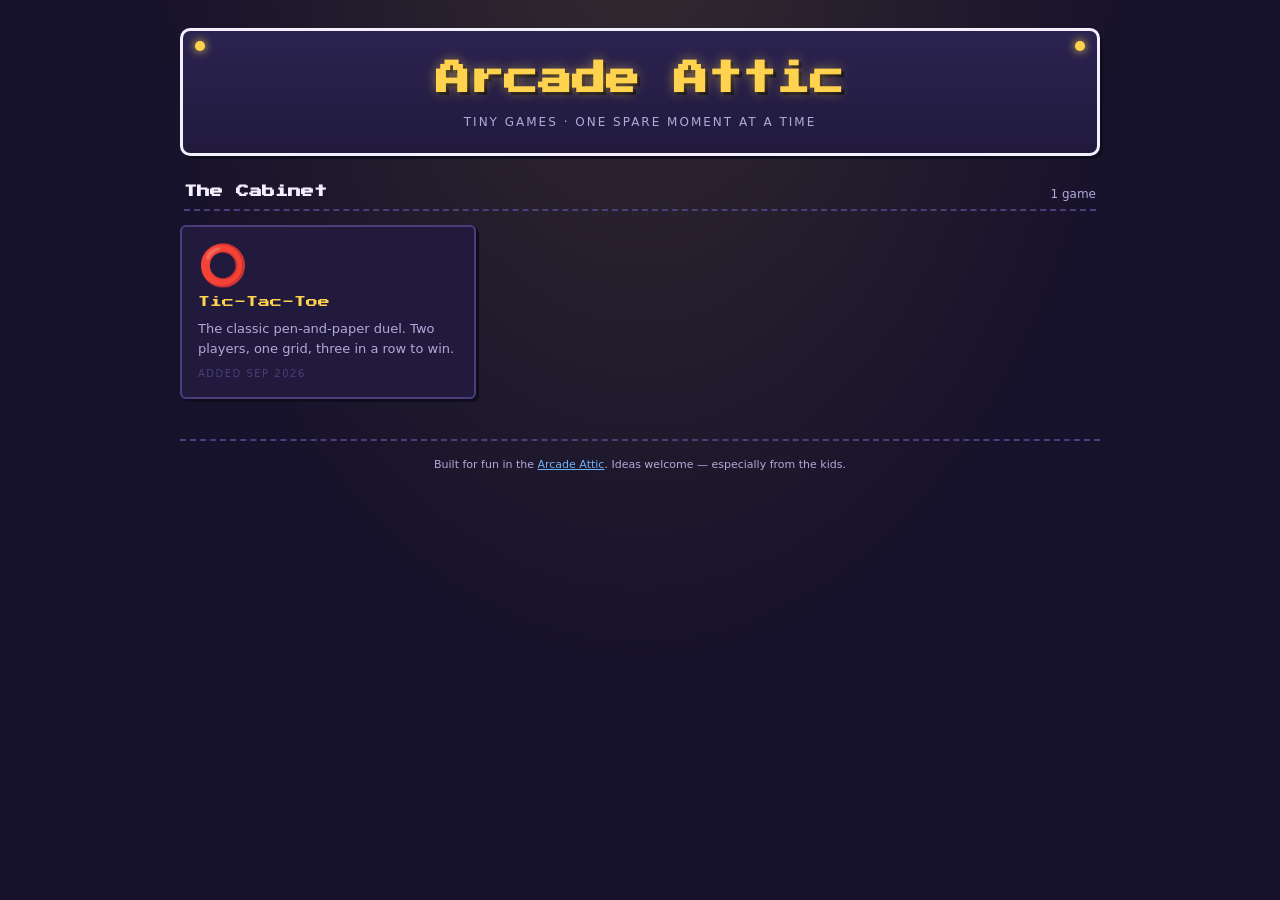
==== index.html @ b2f78441 "Scaffold Arcade Attic: home page, game grid, tic-tac-toe Static, dependency-free site for a growing " ====
<!doctype html>
<html lang="en">
<head>
  <meta charset="utf-8">
  <meta name="viewport" content="width=device-width, initial-scale=1">
  <title>Arcade Attic</title>
  <meta name="description" content="A growing collection of tiny browser games, built one spare moment at a time.">
  <link rel="icon" href="assets/favicon.svg">
  <link rel="stylesheet" href="assets/styles.css">
</head>
<body>
  <main class="aa" id="app">
    <p class="aa-loading">Climbing the ladder to the attic…</p>
  </main>
  <script type="module" src="assets/app.js"></script>
</body>
</html>
---- assets/styles.css ----
@import url('https://fonts.googleapis.com/css2?family=Press+Start+2P&display=swap');

/* ---------- Tokens ---------- */
:root {
  --attic:        #17122b;
  --attic-deep:   #0f0c1e;
  --panel:        #211a3d;
  --panel-bright: #2b2350;
  --edge:         #4a3f7a;
  --ink:          #f3efff;
  --ink-dim:      #b3a9d9;
  --neon:         #ffd34d;
  --neon-pink:    #ff5d73;
  --neon-green:   #3ddc97;
  --neon-blue:    #6fb3ff;
  --shadow:       3px 3px 0 var(--attic-deep);

  --font-display: 'Press Start 2P', 'Courier New', monospace;
  --font-body:    system-ui, -apple-system, "Segoe UI", Roboto, sans-serif;
  --radius:       6px;
}

/* ---------- Base ---------- */
* { box-sizing: border-box; }
body {
  margin: 0;
  font-family: var(--font-body);
  background:
    radial-gradient(ellipse at 50% -10%, rgba(255, 211, 77, 0.12) 0, transparent 55%),
    var(--attic);
  color: var(--ink);
  line-height: 1.5;
  min-height: 100vh;
}
a { color: var(--neon-blue); }

.aa-loading { text-align: center; padding: 4rem 1rem; color: var(--ink-dim); font-style: italic; }
.aa-error   { text-align: center; padding: 2rem 1rem; color: var(--neon-pink); font-style: italic; }

/* ---------- Page container ---------- */
.aa {
  max-width: 960px;
  margin: 0 auto;
  padding: 28px 20px 64px;
}

/* ---------- Marquee header ---------- */
.aa-marquee {
  text-align: center;
  border: 3px solid var(--ink);
  border-radius: 10px;
  background: linear-gradient(180deg, var(--panel-bright) 0%, var(--panel) 100%);
  box-shadow: var(--shadow);
  padding: 26px 18px 22px;
  margin-bottom: 14px;
  position: relative;
}
.aa-marquee::before,
.aa-marquee::after {
  content: '';
  position: absolute;
  top: 10px;
  width: 10px; height: 10px;
  border-radius: 50%;
  background: var(--neon);
  box-shadow: 0 0 10px var(--neon);
  animation: aa-blink 1.4s steps(1) infinite;
}
.aa-marquee::before { left: 12px; }
.aa-marquee::after  { right: 12px; animation-delay: 0.7s; }
@keyframes aa-blink { 0%, 50% { opacity: 1; } 50.01%, 100% { opacity: 0.25; } }

.aa-title {
  font-family: var(--font-display);
  font-size: clamp(20px, 5vw, 34px);
  line-height: 1.3;
  margin: 0;
  color: var(--neon);
  text-shadow: 0 0 12px rgba(255, 211, 77, 0.45), 3px 3px 0 var(--attic-deep);
}
.aa-tagline {
  margin: 12px 0 0;
  font-size: 12px;
  letter-spacing: 2px;
  text-transform: uppercase;
  color: var(--ink-dim);
}

/* ---------- Section heading ---------- */
.aa-bar {
  display: flex;
  align-items: baseline;
  justify-content: space-between;
  gap: 12px;
  margin: 26px 4px 14px;
  border-bottom: 2px dashed var(--edge);
  padding-bottom: 6px;
}
.aa-bar h2 {
  font-family: var(--font-display);
  font-size: 13px;
  margin: 0;
  color: var(--ink);
}
.aa-count { font-size: 12px; color: var(--ink-dim); }

/* ---------- Game grid ---------- */
.aa-grid {
  display: grid;
  grid-template-columns: repeat(auto-fill, minmax(220px, 1fr));
  gap: 16px;
}

.aa-card {
  display: flex;
  flex-direction: column;
  gap: 8px;
  text-decoration: none;
  color: inherit;
  background: var(--panel);
  border: 2px solid var(--edge);
  border-radius: var(--radius);
  box-shadow: var(--shadow);
  padding: 18px 16px 16px;
  transition: transform 0.1s ease, box-shadow 0.1s ease, border-color 0.1s ease;
}
.aa-card:hover,
.aa-card:focus-visible {
  transform: translate(-2px, -2px);
  box-shadow: 5px 5px 0 var(--attic-deep);
  border-color: var(--neon);
  outline: none;
}
.aa-card-emoji {
  font-size: 40px;
  line-height: 1;
}
.aa-card-title {
  font-family: var(--font-display);
  font-size: 12px;
  color: var(--neon);
}
.aa-card-desc {
  font-size: 13px;
  color: var(--ink-dim);
  margin: 0;
  flex: 1;
}
.aa-card-date {
  font-size: 10px;
  text-transform: uppercase;
  letter-spacing: 1.5px;
  color: var(--edge);
}

/* ---------- Empty state ---------- */
.aa-empty {
  text-align: center;
  padding: 48px 20px;
  border: 2px dashed var(--edge);
  border-radius: var(--radius);
  background: var(--panel);
  color: var(--ink-dim);
}
.aa-empty-emoji { font-size: 48px; }
.aa-empty p { margin: 12px 0 0; }
.aa-empty code {
  background: var(--attic-deep);
  padding: 2px 6px;
  border-radius: 3px;
  font-size: 12px;
  color: var(--neon-green);
}

/* ---------- Footer ---------- */
.aa-foot {
  text-align: center;
  margin-top: 40px;
  padding-top: 16px;
  border-top: 2px dashed var(--edge);
  font-size: 11px;
  color: var(--ink-dim);
}
.aa-foot a { color: var(--neon-blue); }

/* =========================================================
   Shared game shell — used by every /games/<slug>/index.html
   ========================================================= */
.aa-game {
  max-width: 720px;
  margin: 0 auto;
  padding: 20px 20px 64px;
}
.aa-game-top {
  display: flex;
  align-items: center;
  justify-content: space-between;
  gap: 12px;
  margin-bottom: 18px;
}
.aa-back {
  display: inline-flex;
  align-items: center;
  gap: 6px;
  text-decoration: none;
  font-size: 11px;
  text-transform: uppercase;
  letter-spacing: 1.5px;
  color: var(--ink);
  background: var(--panel);
  border: 2px solid var(--edge);
  border-radius: var(--radius);
  box-shadow: var(--shadow);
  padding: 8px 12px;
  transition: transform 0.1s ease, box-shadow 0.1s ease;
}
.aa-back:hover {
  transform: translate(-2px, -2px);
  box-shadow: 5px 5px 0 var(--attic-deep);
}
.aa-game-title {
  font-family: var(--font-display);
  font-size: 14px;
  color: var(--neon);
  margin: 0;
  text-align: right;
}

/* Reusable arcade button for use inside games */
.aa-btn {
  font-family: var(--font-body);
  font-weight: 700;
  font-size: 14px;
  cursor: pointer;
  color: var(--attic-deep);
  background: var(--neon);
  border: 2px solid var(--ink);
  border-radius: var(--radius);
  box-shadow: var(--shadow);
  padding: 10px 16px;
  transition: transform 0.1s ease, box-shadow 0.1s ease;
}
.aa-btn:hover {
  transform: translate(-2px, -2px);
  box-shadow: 5px 5px 0 var(--attic-deep);
}
.aa-btn:active {
  transform: translate(1px, 1px);
  box-shadow: 1px 1px 0 var(--attic-deep);
}

@media (max-width: 420px) {
  .aa-game-top { flex-direction: column; align-items: stretch; }
  .aa-game-title { text-align: center; }
}
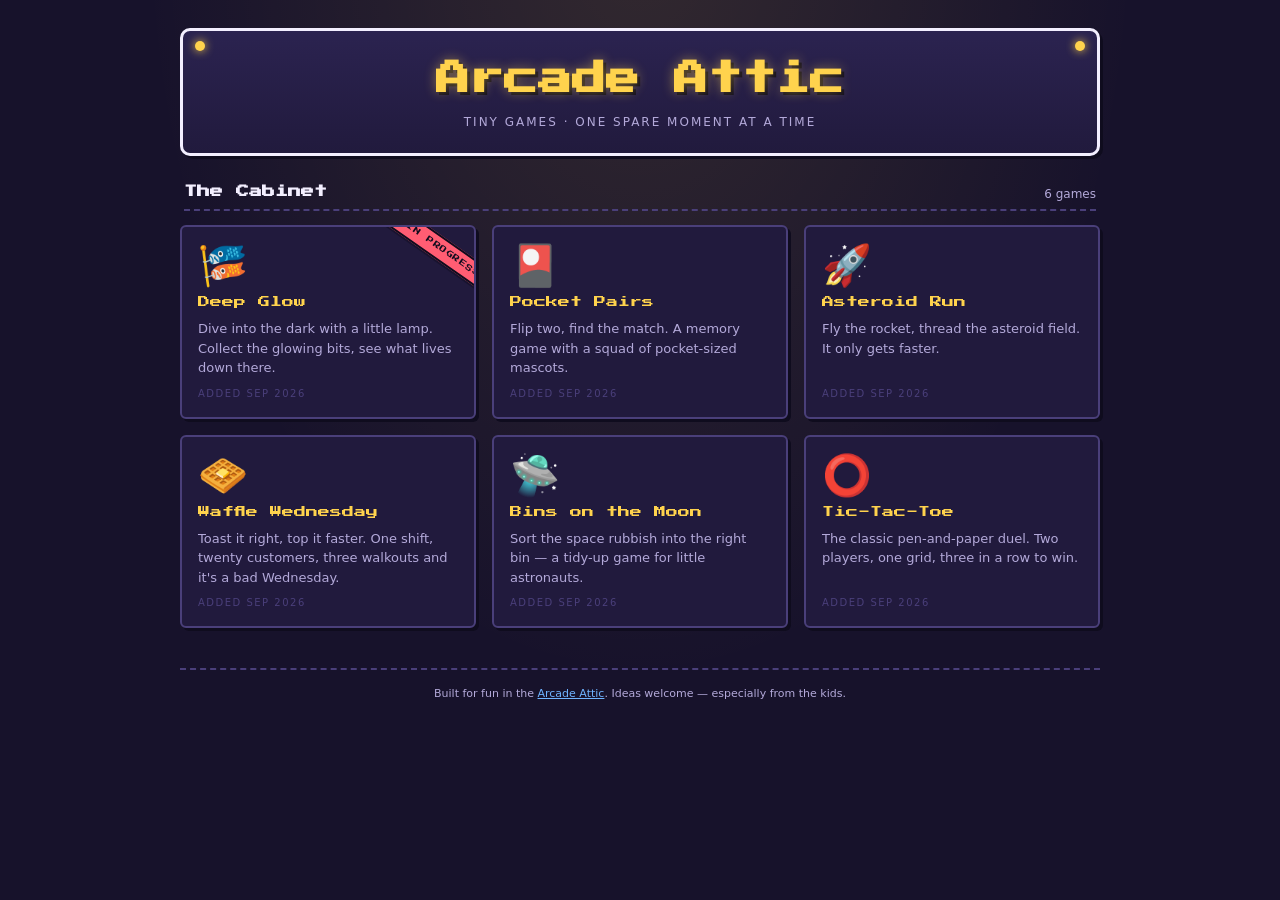
==== commit 27df3fbf: "feat: apple-touch-icon for iPhone home-screen saves iOS ignores SVG favicons, so render the arcade-c" ====
--- a/index.html
+++ b/index.html
@@ -6,6 +6,7 @@
   <title>Arcade Attic</title>
   <meta name="description" content="A growing collection of tiny browser games, built one spare moment at a time.">
   <link rel="icon" href="assets/favicon.svg">
+  <link rel="apple-touch-icon" href="assets/apple-touch-icon.png">
   <link rel="stylesheet" href="assets/styles.css">
 </head>
 <body>
--- a/assets/styles.css
+++ b/assets/styles.css
@@ -153,6 +153,32 @@
   color: var(--edge);
 }
 
+/* ---------- "In progress" sticker ---------- */
+/* Slapped on a card by games.json's "status": "in-progress". Sits over the
+   card's top-right corner, tilted like a real sticker. */
+.aa-card.is-wip {
+  position: relative;
+  overflow: hidden;          /* keeps the tilted corner inside the rounded card */
+}
+.aa-card-sticker {
+  position: absolute;
+  top: 12px;
+  right: -34px;
+  transform: rotate(35deg);
+  width: 130px;
+  padding: 4px 0;
+  text-align: center;
+  font-family: var(--font-display);
+  font-size: 7px;
+  letter-spacing: 1px;
+  text-transform: uppercase;
+  color: var(--attic-deep);
+  background: var(--neon-pink);
+  border: 2px solid var(--attic-deep);
+  box-shadow: 0 2px 0 rgba(15, 12, 30, 0.45);
+  pointer-events: none;      /* never steals the card's click */
+}
+
 /* ---------- Empty state ---------- */
 .aa-empty {
   text-align: center;
